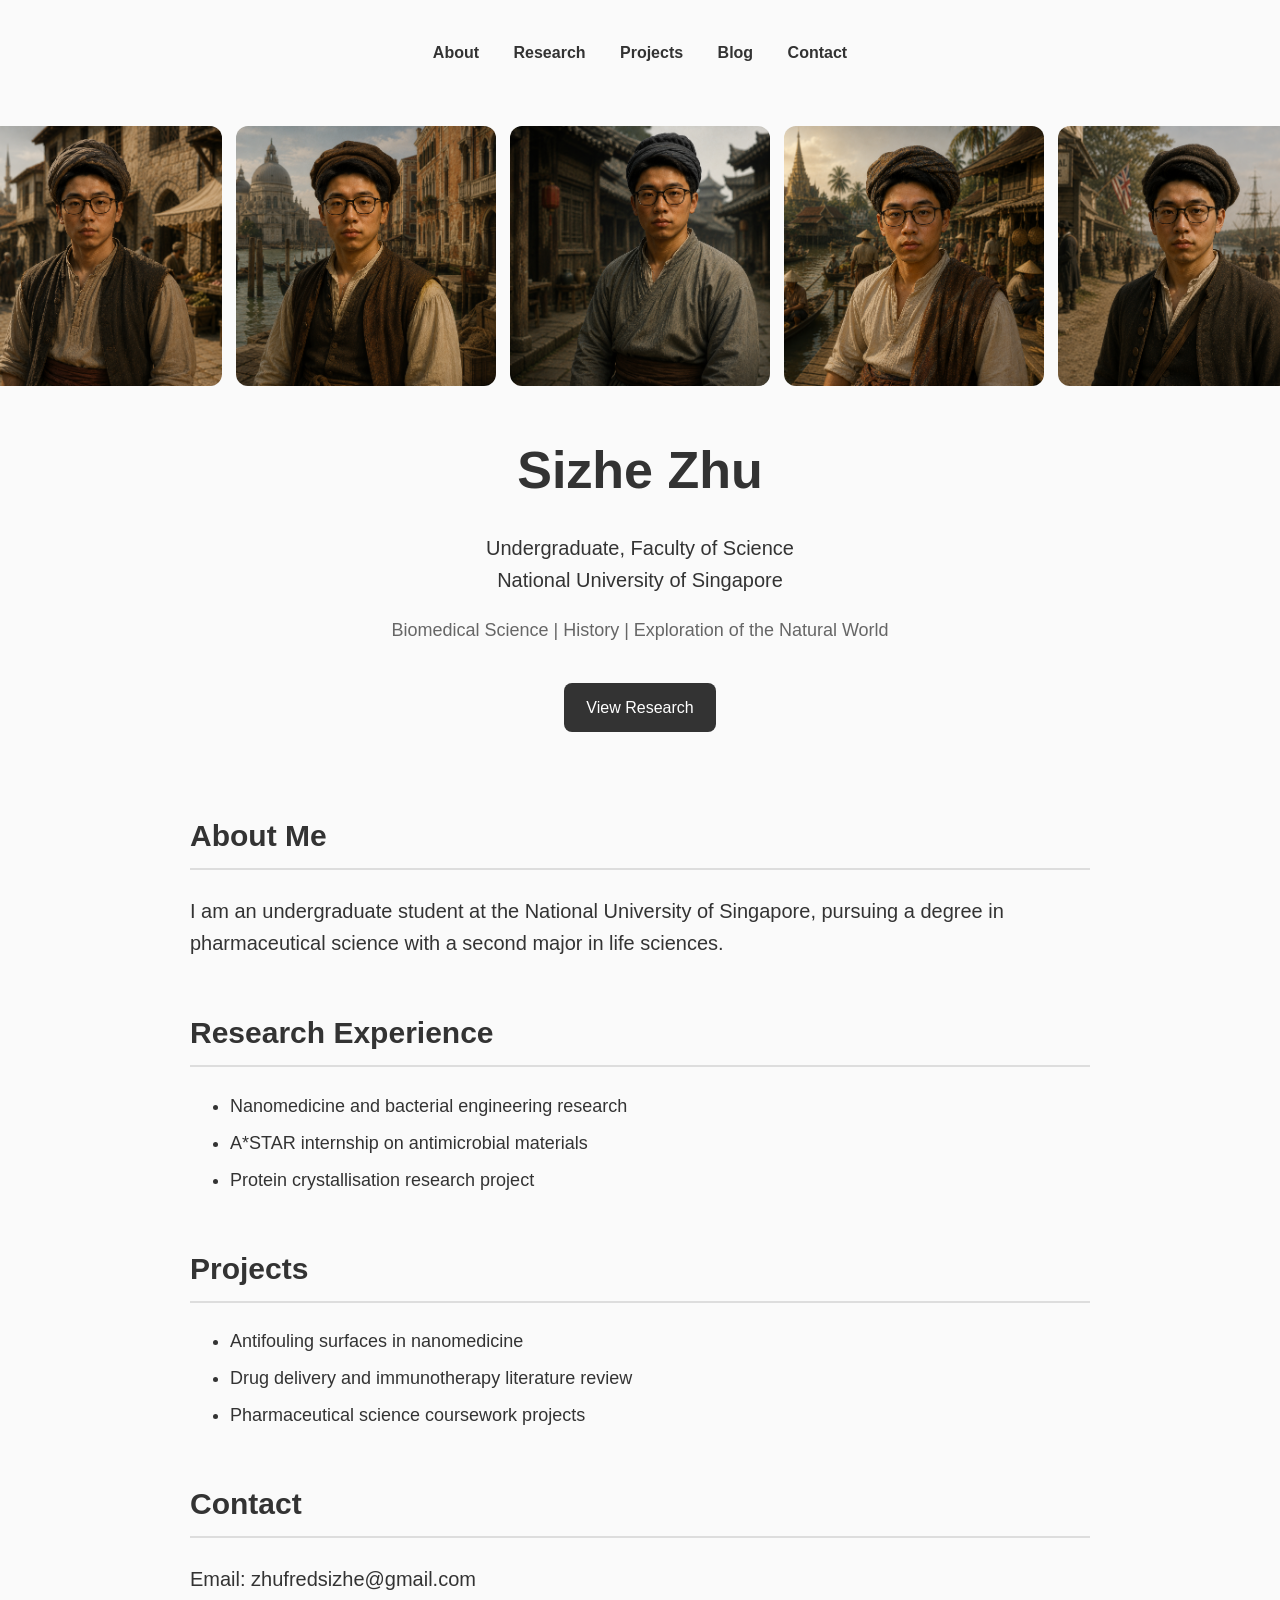
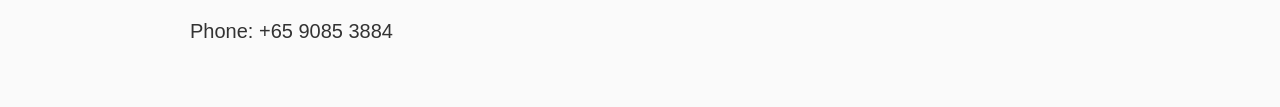
==== index.html @ 2378f130 "connected" ====
<!DOCTYPE html>

<html>

    <head>
        <title>Sizhe Zhu</title>

        <link rel="stylesheet" href="style.css">
    </head>

    <body>
        <nav>
            <a href="#about">About</a>
            <a href="#research">Research</a>
            <a href="#projects">Projects</a>
            <a href="blog.html">Blog</a>
            <a href="#contact">Contact</a>
        </nav>
       
        <section class="hero">

            <div class="image-ribbon">
                <img src="images/photo1.png">
                <img src="images/photo2.png">
                <img src="images/photo3.png">
                <img src="images/photo4.png">
                <img src="images/photo5.png">
            </div>

            <h1>Sizhe Zhu</h1>
            <p>
                Undergraduate, Faculty of Science<br>
                National University of Singapore
            </p>

            <p class="interests">
            Biomedical Science | History | Exploration of the Natural World
            </p>

             <a class="button" href="#research">View Research</a>

        </section>
        
        <section id="about">
            <h2>About Me</h2>
            <p>
                I am an undergraduate student at the National University of Singapore, pursuing a degree in pharmaceutical science with a second major in life sciences.
            </p>
        </section>

        <section id="research">
            <h2>Research Experience</h2>
            <ul>
                <li>Nanomedicine and bacterial engineering research</li>
                <li>A*STAR internship on antimicrobial materials</li>
                <li>Protein crystallisation research project</li>
            </ul>
        </section>
        
        <section id="projects">
            <h2>Projects</h2>
            <ul>
                <li>Antifouling surfaces in nanomedicine</li>
                <li>Drug delivery and immunotherapy literature review</li>
                <li>Pharmaceutical science coursework projects</li>
            </ul>
        </section>
        
        <section id="contact">
            <h2>Contact</h2>
            <p>Email: zhufredsizhe@gmail.com</p>
            <p>Phone: +65 9085 3884</p>
        </section>

    </body>

</html>
---- style.css ----
body {
    font-family: Arial, sans-serif;
    max-width: 900px;
    margin: 0 auto;
    padding: 40px 20px;
    line-height: 1.6;
    color: #333333;
    background-color: #fafafa;
}

nav {
    text-align: center;
    margin-bottom: 60px;
}

nav a {
    margin: 0 15px;
    text-decoration: none;
    color: #333333;
    font-weight: bold;
}

.hero {
    text-align: center;
    margin-bottom: 80px;
}

h1 {
    font-size: 52px;
    margin-bottom: 10px;
}



h2 {
    font-size: 30px;
    margin-top: 50px;
    border-bottom: 2px solid #dddddd;
    padding-bottom: 8px;
}

p {
    font-size: 20px;
}

.interests {
    color: #666666;
    font-size: 18px;
}

.button {
    display: inline-block;
    margin-top: 20px;
    padding: 12px 22px;
    background-color: #333333;
    color: white;
    text-decoration: none;
    border-radius: 8px;
}

li {
    font-size: 18px;
    margin-bottom: 8px;
}

.image-ribbon {
    display: flex;
    justify-content: center;
    gap: 14px;
    margin-bottom: 40px;
}

.image-ribbon img {
    width: 260px;
    height: 260px;
    object-fit: cover;
    border-radius: 12px;
}
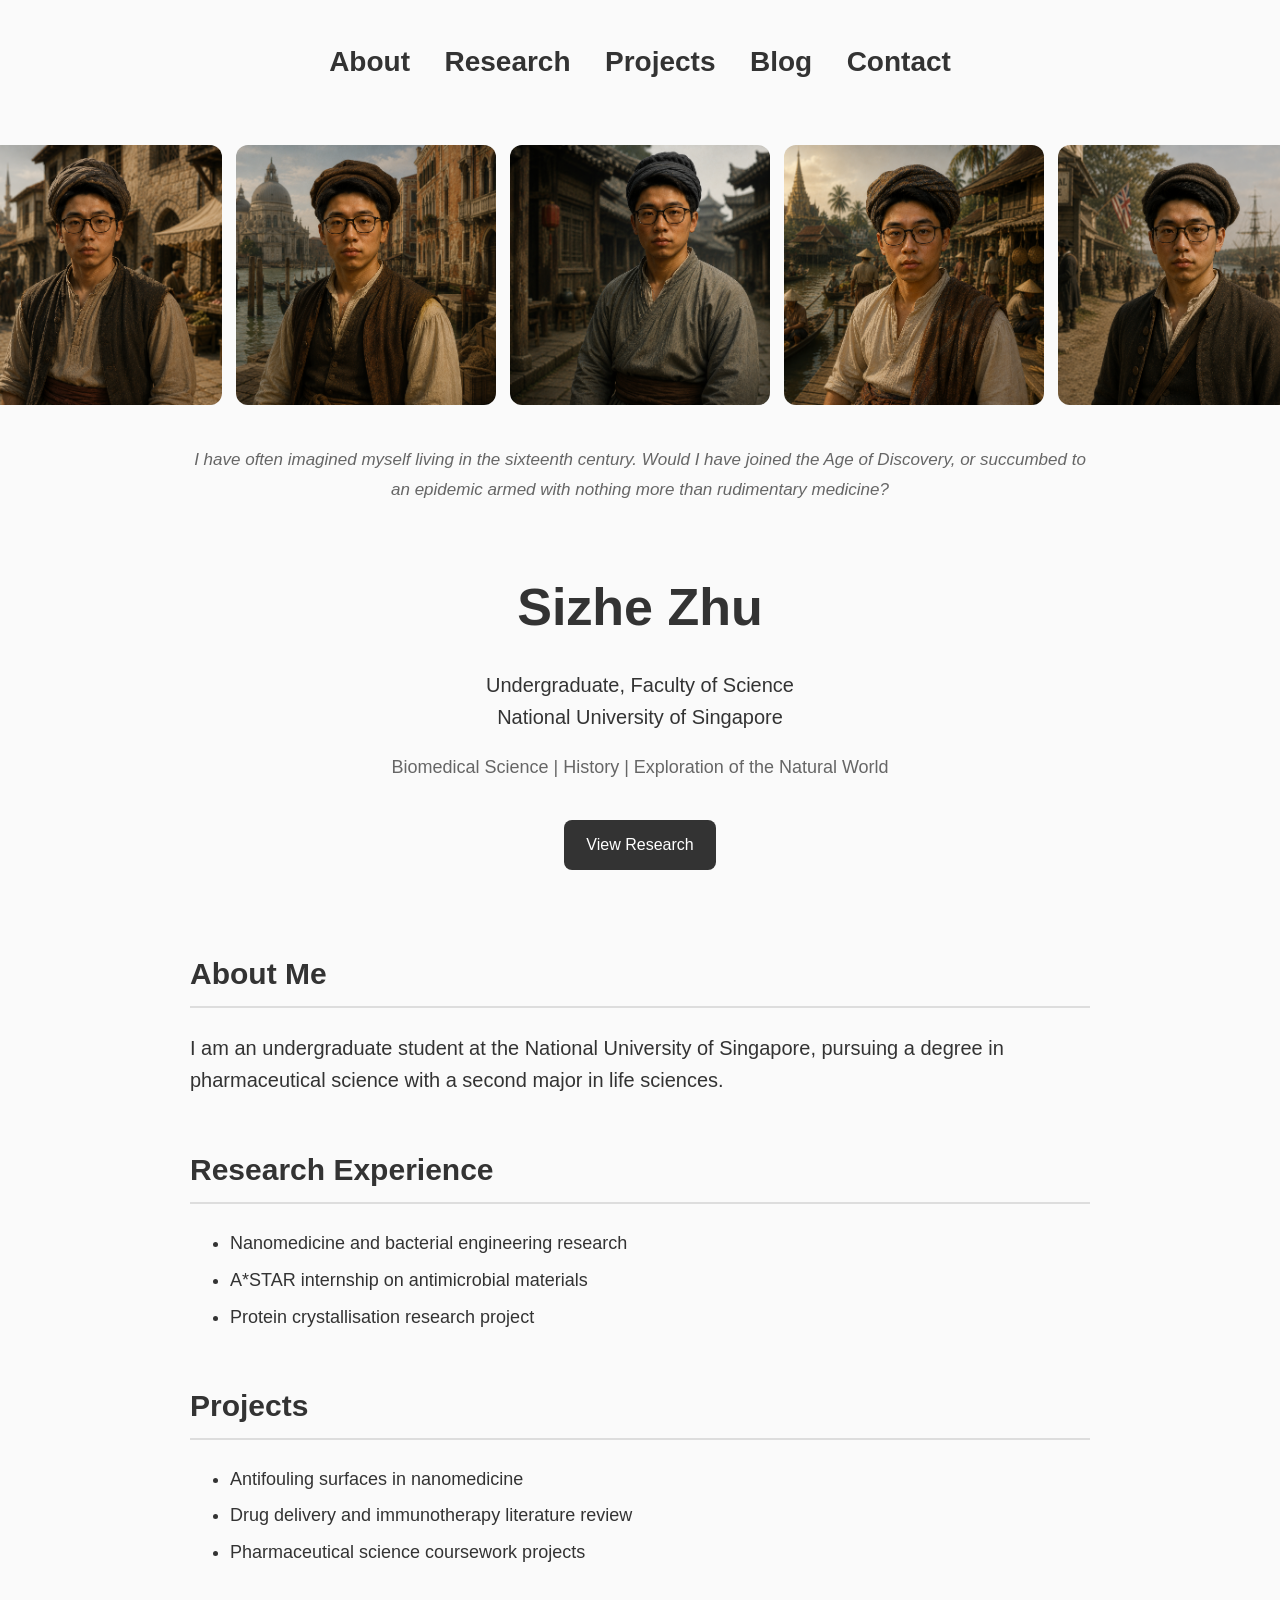
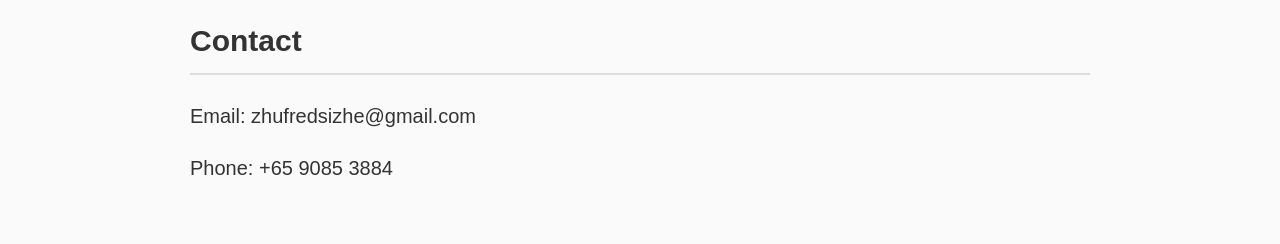
==== commit 4b7391a7: "Caption" ====
--- a/index.html
+++ b/index.html
@@ -25,6 +25,14 @@
                 <img src="images/photo3.png">
                 <img src="images/photo4.png">
                 <img src="images/photo5.png">
+            </div>
+
+            <div class="image-caption">
+                <em>
+                 I have often imagined myself living in the sixteenth century.
+                 Would I have joined the Age of Discovery,
+                 or succumbed to an epidemic armed with nothing more than rudimentary medicine?
+                </em>
             </div>
 
             <h1>Sizhe Zhu</h1>
--- a/style.css
+++ b/style.css
@@ -18,6 +18,7 @@
     text-decoration: none;
     color: #333333;
     font-weight: bold;
+    font-size: 28px;
 }
 
 .hero {
@@ -30,7 +31,15 @@
     margin-bottom: 10px;
 }
 
-
+.image-caption {
+    max-width: 900px;
+    margin: 20px auto 60px auto;
+    text-align: center;
+    font-size: 17px;
+    color: #666666;
+    line-height: 1.8;
+    font-style: italic;
+}
 
 h2 {
     font-size: 30px;
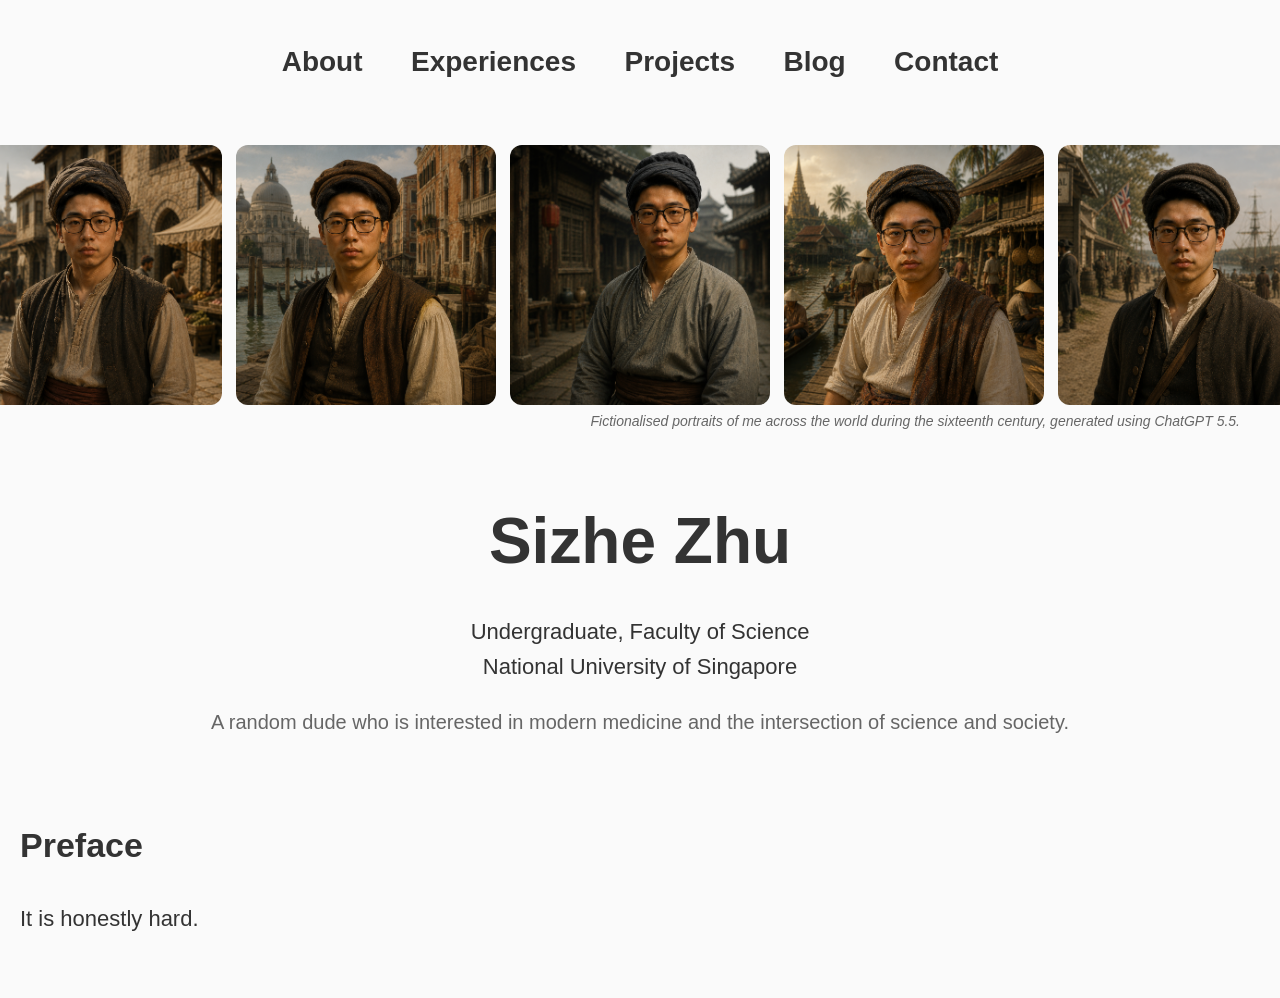
==== commit 20788ee5: "Version 2" ====
--- a/index.html
+++ b/index.html
@@ -10,11 +10,11 @@
 
     <body>
         <nav>
-            <a href="#about">About</a>
-            <a href="#research">Research</a>
-            <a href="#projects">Projects</a>
+            <a href="index.html#preface">About</a>
+            <a href="experiences.html">Experiences</a>
+            <a href="projects.html">Projects</a>
             <a href="blog.html">Blog</a>
-            <a href="#contact">Contact</a>
+            <a href="contact.html">Contact</a>
         </nav>
        
         <section class="hero">
@@ -29,9 +29,7 @@
 
             <div class="image-caption">
                 <em>
-                 I have often imagined myself living in the sixteenth century.
-                 Would I have joined the Age of Discovery,
-                 or succumbed to an epidemic armed with nothing more than rudimentary medicine?
+                 Fictionalised portraits of me across the world during the sixteenth century, generated using ChatGPT 5.5.
                 </em>
             </div>
 
@@ -42,44 +40,19 @@
             </p>
 
             <p class="interests">
-            Biomedical Science | History | Exploration of the Natural World
+            A random dude who is interested in modern medicine and the intersection of science and society.
             </p>
-
-             <a class="button" href="#research">View Research</a>
 
         </section>
         
-        <section id="about">
-            <h2>About Me</h2>
+        <section id="preface">
+            <h2>Preface</h2>
+
             <p>
-                I am an undergraduate student at the National University of Singapore, pursuing a degree in pharmaceutical science with a second major in life sciences.
+                It is honestly hard.
             </p>
         </section>
-
-        <section id="research">
-            <h2>Research Experience</h2>
-            <ul>
-                <li>Nanomedicine and bacterial engineering research</li>
-                <li>A*STAR internship on antimicrobial materials</li>
-                <li>Protein crystallisation research project</li>
-            </ul>
-        </section>
-        
-        <section id="projects">
-            <h2>Projects</h2>
-            <ul>
-                <li>Antifouling surfaces in nanomedicine</li>
-                <li>Drug delivery and immunotherapy literature review</li>
-                <li>Pharmaceutical science coursework projects</li>
-            </ul>
-        </section>
-        
-        <section id="contact">
-            <h2>Contact</h2>
-            <p>Email: zhufredsizhe@gmail.com</p>
-            <p>Phone: +65 9085 3884</p>
-        </section>
-
+    
     </body>
-
-</html>+    
+</html>
--- a/style.css
+++ b/style.css
@@ -1,6 +1,6 @@
 body {
     font-family: Arial, sans-serif;
-    max-width: 900px;
+    max-width: 1600px;
     margin: 0 auto;
     padding: 40px 20px;
     line-height: 1.6;
@@ -14,11 +14,15 @@
 }
 
 nav a {
-    margin: 0 15px;
+    margin: 0 22px;
     text-decoration: none;
     color: #333333;
     font-weight: bold;
     font-size: 28px;
+}
+
+nav a:hover {
+    color: #666666;
 }
 
 .hero {
@@ -26,57 +30,11 @@
     margin-bottom: 80px;
 }
 
-h1 {
-    font-size: 52px;
-    margin-bottom: 10px;
-}
-
-.image-caption {
-    max-width: 900px;
-    margin: 20px auto 60px auto;
-    text-align: center;
-    font-size: 17px;
-    color: #666666;
-    line-height: 1.8;
-    font-style: italic;
-}
-
-h2 {
-    font-size: 30px;
-    margin-top: 50px;
-    border-bottom: 2px solid #dddddd;
-    padding-bottom: 8px;
-}
-
-p {
-    font-size: 20px;
-}
-
-.interests {
-    color: #666666;
-    font-size: 18px;
-}
-
-.button {
-    display: inline-block;
-    margin-top: 20px;
-    padding: 12px 22px;
-    background-color: #333333;
-    color: white;
-    text-decoration: none;
-    border-radius: 8px;
-}
-
-li {
-    font-size: 18px;
-    margin-bottom: 8px;
-}
-
 .image-ribbon {
     display: flex;
     justify-content: center;
     gap: 14px;
-    margin-bottom: 40px;
+    margin-bottom: 8px;
 }
 
 .image-ribbon img {
@@ -84,4 +42,84 @@
     height: 260px;
     object-fit: cover;
     border-radius: 12px;
+}
+
+.image-caption {
+    max-width: 1200px;
+    margin: 5px auto 60px auto;
+    text-align: right;
+    font-size: 14px;
+    color: #666666;
+    line-height: 1.2;
+    font-style: italic;
+}
+
+h1 {
+    font-size: 64px;
+    margin-bottom: 10px;
+}
+
+h2 {
+    font-size: 34px;
+    margin-top: 50px;
+}
+
+p {
+    font-size: 22px;
+}
+
+.interests {
+    color: #666666;
+    font-size: 20px;
+}
+
+ul {
+    font-size: 20px;
+}
+
+.date {
+    color: #777777;
+    font-size: 16px;
+}
+
+main {
+    max-width: 900px;
+    margin: 0 auto;
+}
+
+.page-intro {
+    color: #666666;
+    font-size: 20px;
+    margin-bottom: 50px;
+}
+
+.blog-list {
+    margin-top: 30px;
+}
+
+.blog-preview {
+    padding: 25px 0;
+    border-bottom: 1px solid #dddddd;
+}
+
+.blog-preview h2 {
+    margin-top: 0;
+}
+
+.blog-preview a {
+    color: #333333;
+    text-decoration: none;
+}
+
+.blog-preview a:hover {
+    color: #666666;
+}
+
+.read-more {
+    font-weight: bold;
+}
+
+.date {
+    color: #777777;
+    font-size: 16px;
 }
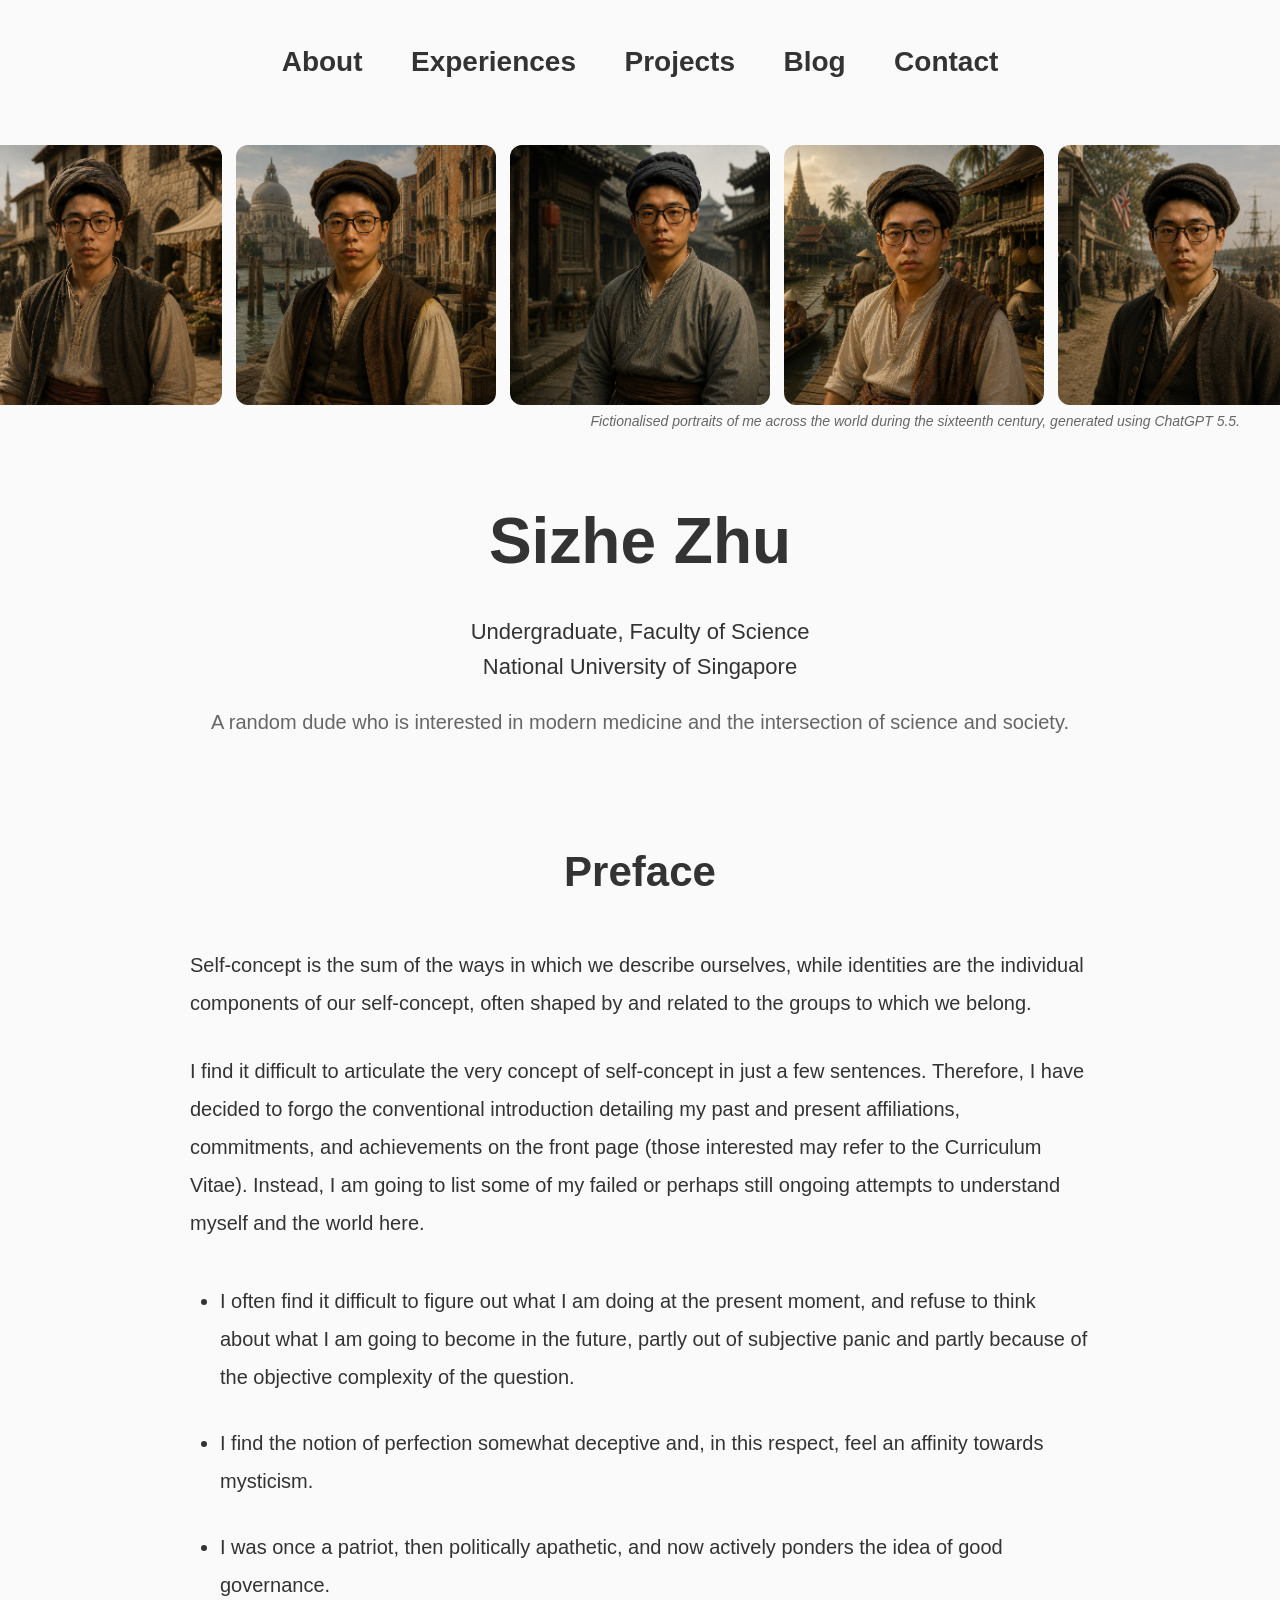
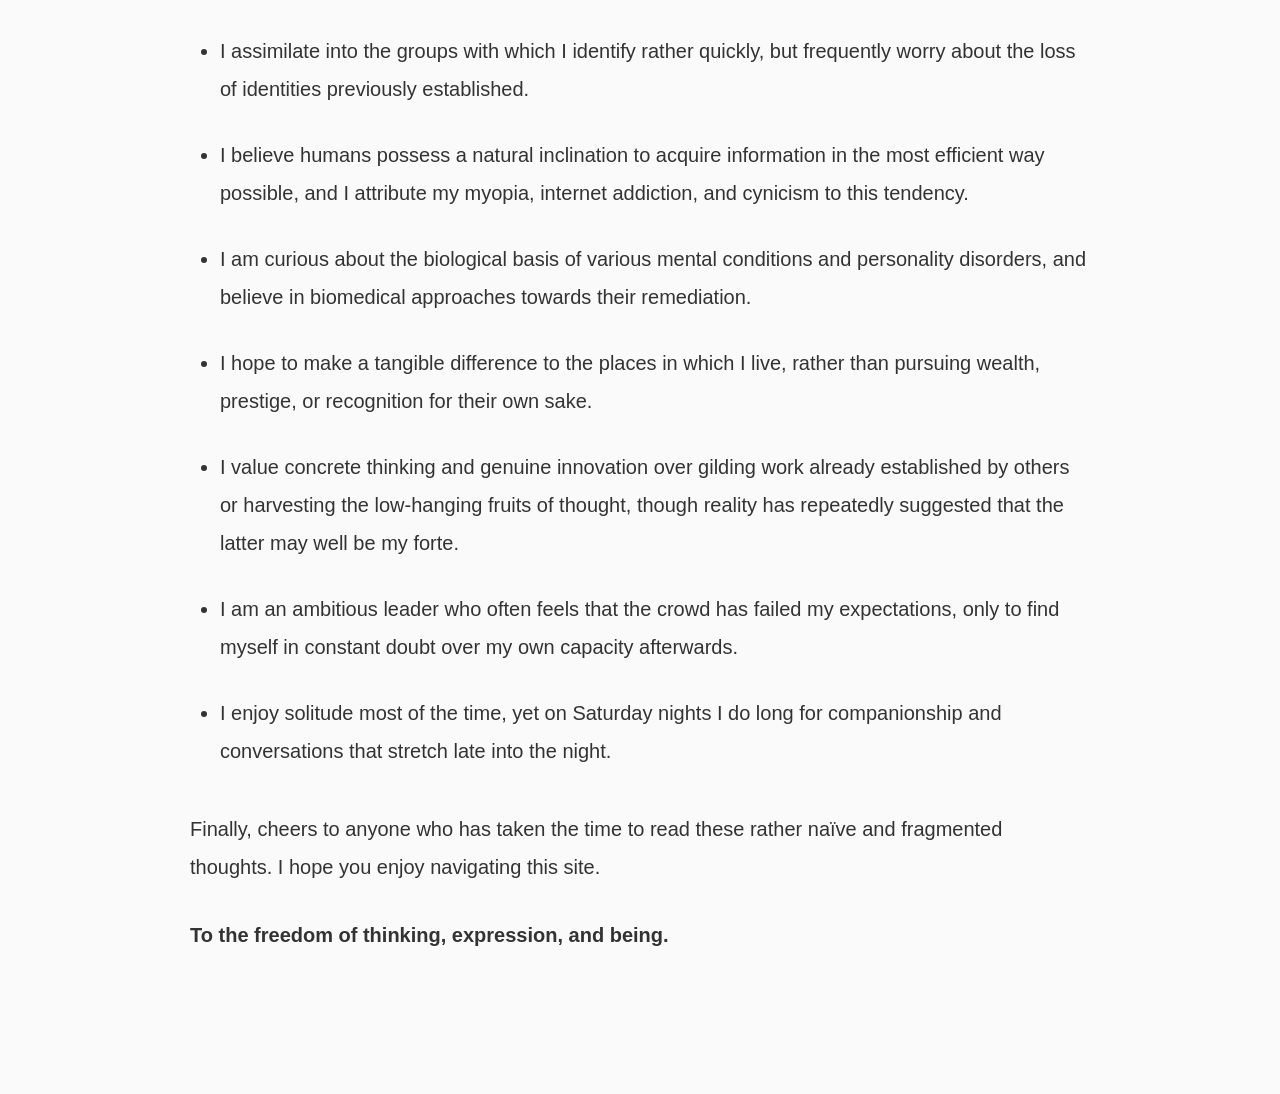
==== commit 3de839d6: "Version 1.1." ====
--- a/index.html
+++ b/index.html
@@ -46,13 +46,71 @@
         </section>
         
         <section id="preface">
-            <h2>Preface</h2>
 
-            <p>
-                It is honestly hard.
-            </p>
-        </section>
+    <h2>Preface</h2>
+
+    <p>
+        Self-concept is the sum of the ways in which we describe ourselves, while identities are the individual components of our self-concept, often shaped by and related to the groups to which we belong.
+    </p>
+
+    <p>
+        I find it difficult to articulate the very concept of self-concept in just a few sentences. Therefore, I have decided to forgo the conventional introduction detailing my past and present affiliations, commitments, and achievements on the front page (those interested may refer to the Curriculum Vitae). Instead, I am going to list some of my failed or perhaps still ongoing attempts to understand myself and the world here.
+    </p>
+
+    <ul class="preface-list">
+
+        <li>
+            I often find it difficult to figure out what I am doing at the present moment, and refuse to think about what I am going to become in the future, partly out of subjective panic and partly because of the objective complexity of the question.
+        </li>
+
+        <li>
+            I find the notion of perfection somewhat deceptive and, in this respect, feel an affinity towards mysticism.
+        </li>
+
+        <li>
+            I was once a patriot, then politically apathetic, and now actively ponders the idea of good governance.
+        </li>
+
+        <li>
+            I assimilate into the groups with which I identify rather quickly, but frequently worry about the loss of identities previously established.
+        </li>
+
+        <li>
+            I believe humans possess a natural inclination to acquire information in the most efficient way possible, and I attribute my myopia, internet addiction, and cynicism to this tendency.
+        </li>
+
+        <li>
+            I am curious about the biological basis of various mental conditions and personality disorders, and believe in biomedical approaches towards their remediation.
+        </li>
+
+        <li>
+            I hope to make a tangible difference to the places in which I live, rather than pursuing wealth, prestige, or recognition for their own sake.
+        </li>
+
+        <li>
+            I value concrete thinking and genuine innovation over gilding work already established by others or harvesting the low-hanging fruits of thought, though reality has repeatedly suggested that the latter may well be my forte.
+        </li>
+
+        <li>
+            I am an ambitious leader who often feels that the crowd has failed my expectations, only to find myself in constant doubt over my own capacity afterwards.
+        </li>
+
+        <li>
+            I enjoy solitude most of the time, yet on Saturday nights I do long for companionship and conversations that stretch late into the night.
+        </li>
+
+    </ul>
+
+    <p>
+        Finally, cheers to anyone who has taken the time to read these rather naïve and fragmented thoughts. I hope you enjoy navigating this site.
+    </p>
+
+    <p>
+        <strong>To the freedom of thinking, expression, and being.</strong>
+    </p>
+
+</section>
     
     </body>
-    
+
 </html>
--- a/style.css
+++ b/style.css
@@ -122,4 +122,50 @@
 .date {
     color: #777777;
     font-size: 16px;
+}
+
+#preface {
+
+    max-width: 900px;
+
+    margin: 100px auto;
+
+}
+
+#preface h2 {
+
+    text-align: center;
+
+    font-size: 42px;
+
+    margin-bottom: 40px;
+
+}
+
+#preface p {
+
+    font-size: 20px;
+
+    line-height: 1.9;
+
+    margin-bottom: 30px;
+
+}
+
+.preface-list {
+
+    margin: 40px 0;
+
+    padding-left: 30px;
+
+}
+
+.preface-list li {
+
+    margin-bottom: 28px;
+
+    line-height: 1.9;
+
+    font-size: 20px;
+
 }
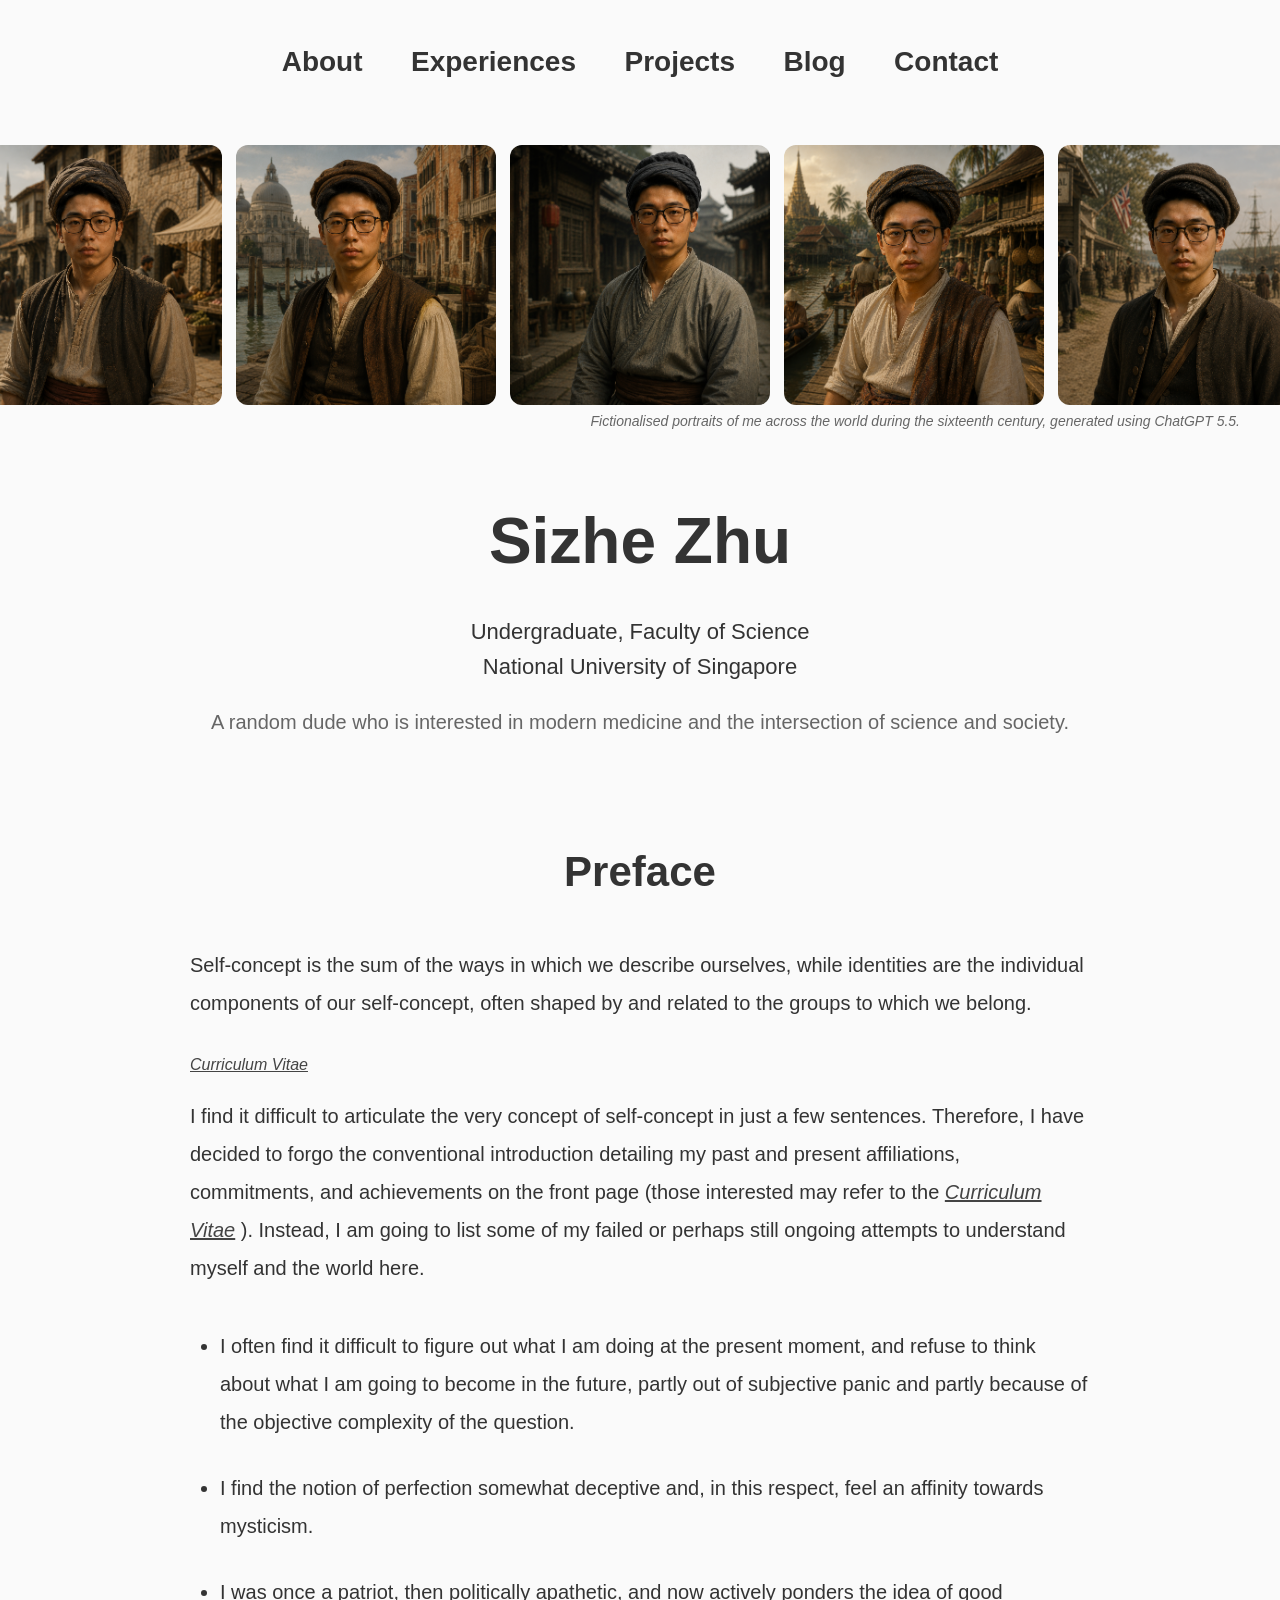
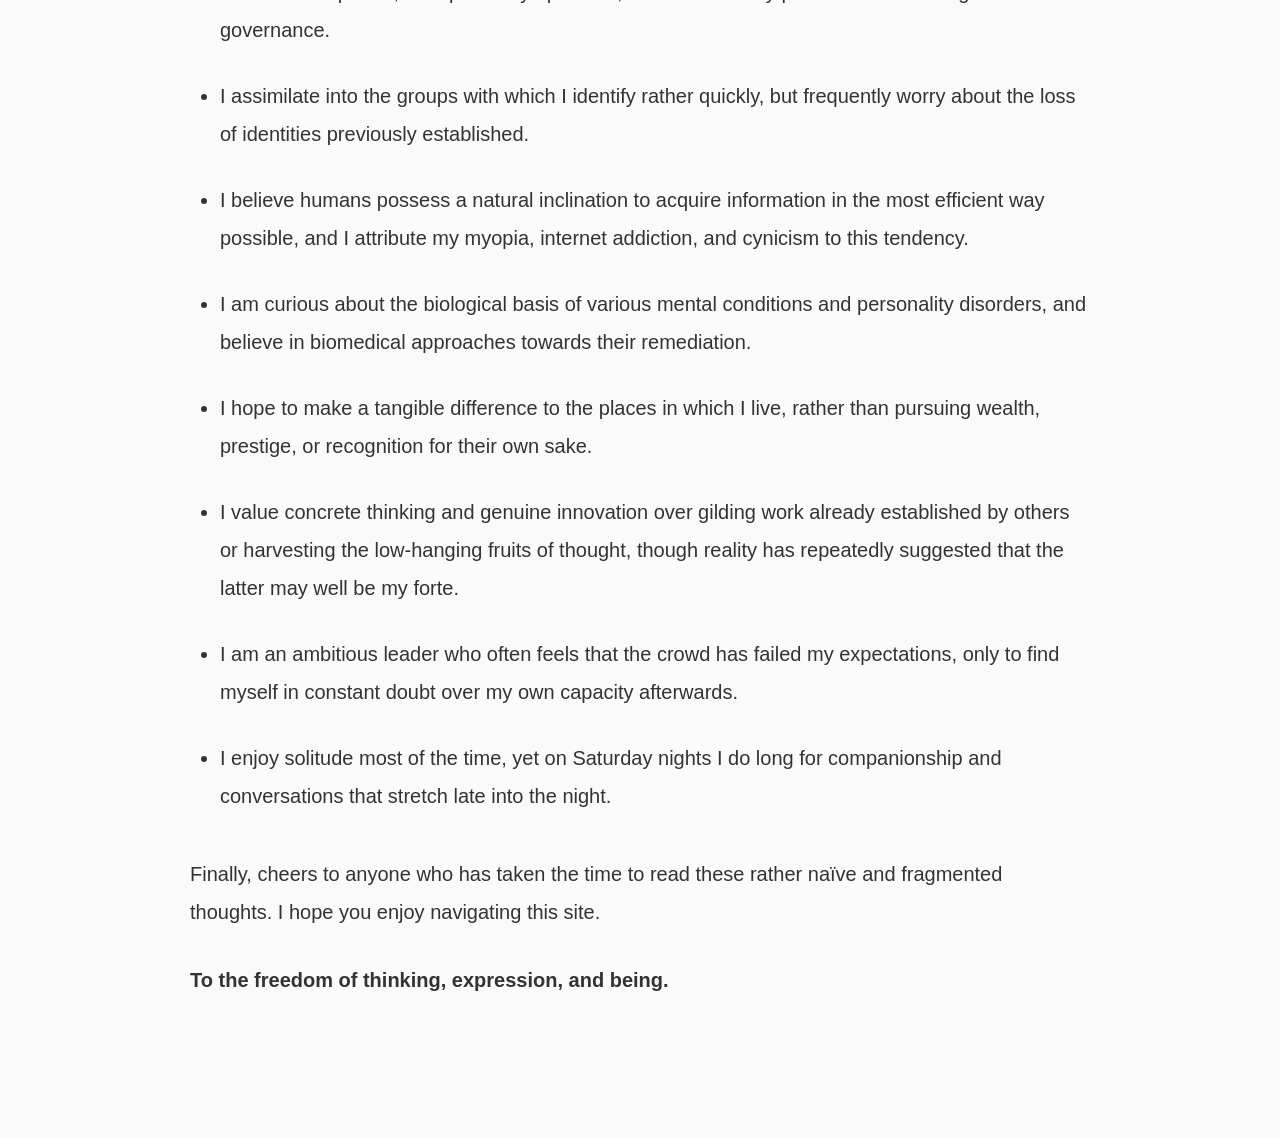
==== commit ad4e1177: "Updated CV" ====
--- a/index.html
+++ b/index.html
@@ -53,8 +53,14 @@
         Self-concept is the sum of the ways in which we describe ourselves, while identities are the individual components of our self-concept, often shaped by and related to the groups to which we belong.
     </p>
 
+    <a class="cv-inline" href="documents/Sizhe_Zhu_CV.pdf" target="_blank">
+    Curriculum Vitae
+    </a>
+
     <p>
-        I find it difficult to articulate the very concept of self-concept in just a few sentences. Therefore, I have decided to forgo the conventional introduction detailing my past and present affiliations, commitments, and achievements on the front page (those interested may refer to the Curriculum Vitae). Instead, I am going to list some of my failed or perhaps still ongoing attempts to understand myself and the world here.
+        I find it difficult to articulate the very concept of self-concept in just a few sentences. Therefore, I have decided to forgo the conventional introduction detailing my past and present affiliations, commitments, and achievements on the front page (those interested may refer to the
+        <a class="cv-inline" href="documents/Sizhe_Zhu_CV.pdf" target="_blank">Curriculum Vitae</a>
+        ). Instead, I am going to list some of my failed or perhaps still ongoing attempts to understand myself and the world here.
     </p>
 
     <ul class="preface-list">
--- a/style.css
+++ b/style.css
@@ -54,6 +54,12 @@
     font-style: italic;
 }
 
+.cv-inline {
+    color: #444;
+    font-style: italic;
+    text-decoration: underline;
+}
+
 h1 {
     font-size: 64px;
     margin-bottom: 10px;
@@ -75,6 +81,8 @@
 
 ul {
     font-size: 20px;
+    line-height: 1.7;
+    margin-bottom: 24px;
 }
 
 .date {
@@ -168,4 +176,22 @@
 
     font-size: 20px;
 
+}
+
+.cv-link {
+    margin: 30px 0 50px;
+    font-size: 22px;
+}
+
+.cv-link a {
+    color: #333;
+    text-decoration: none;
+    font-weight: 600;
+    border-bottom: 2px solid #333;
+    transition: 0.2s;
+}
+
+.cv-link a:hover {
+    color: #666;
+    border-color: #666;
 }
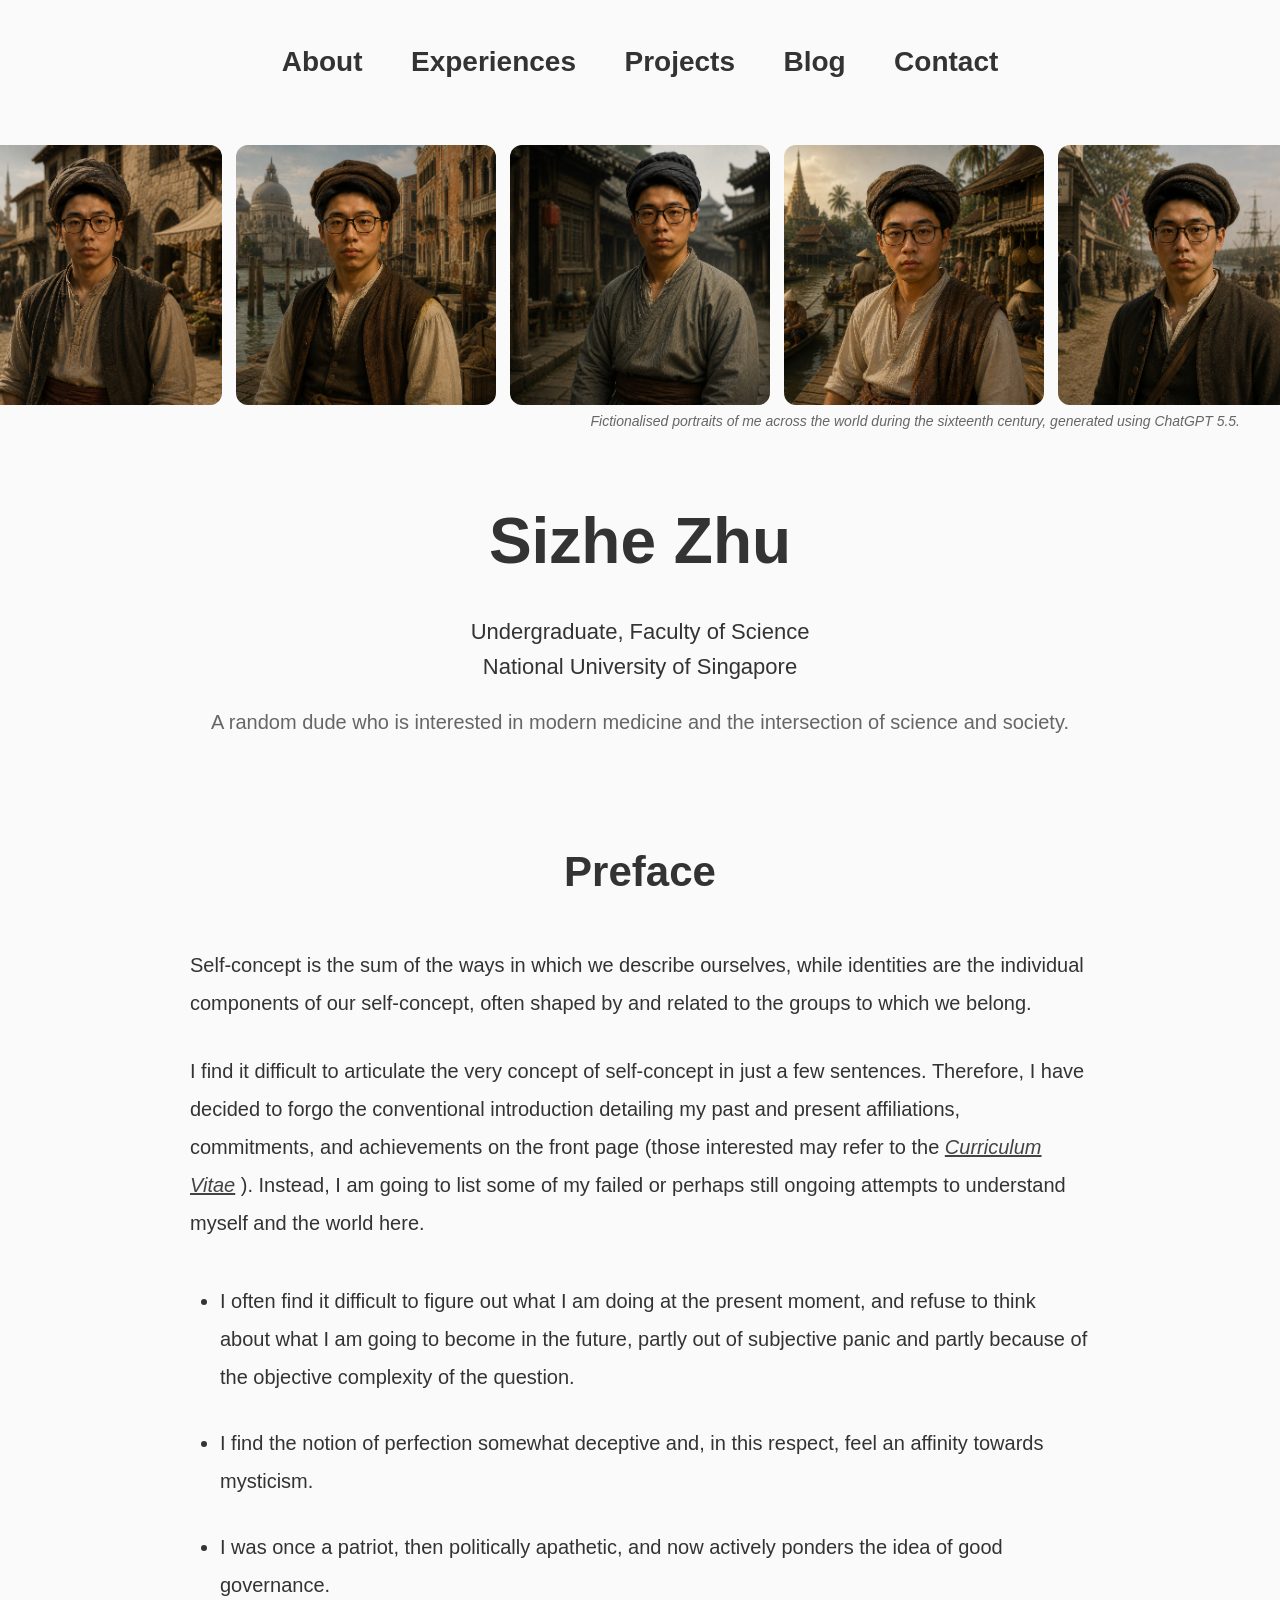
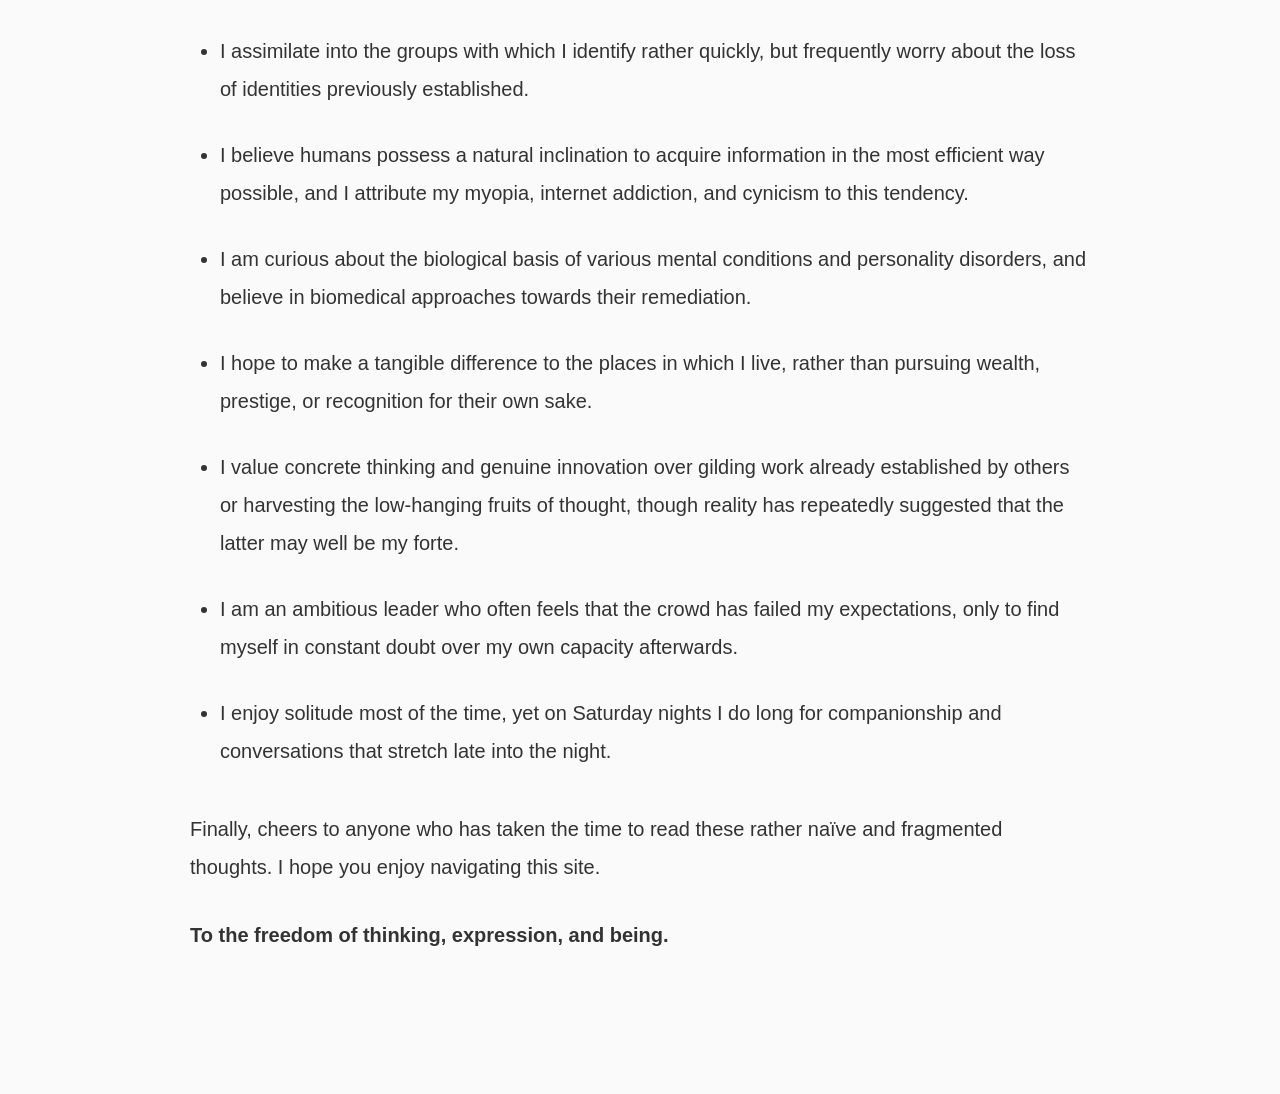
==== commit cd62588b: "1" ====
--- a/index.html
+++ b/index.html
@@ -52,10 +52,6 @@
     <p>
         Self-concept is the sum of the ways in which we describe ourselves, while identities are the individual components of our self-concept, often shaped by and related to the groups to which we belong.
     </p>
-
-    <a class="cv-inline" href="documents/Sizhe_Zhu_CV.pdf" target="_blank">
-    Curriculum Vitae
-    </a>
 
     <p>
         I find it difficult to articulate the very concept of self-concept in just a few sentences. Therefore, I have decided to forgo the conventional introduction detailing my past and present affiliations, commitments, and achievements on the front page (those interested may refer to the
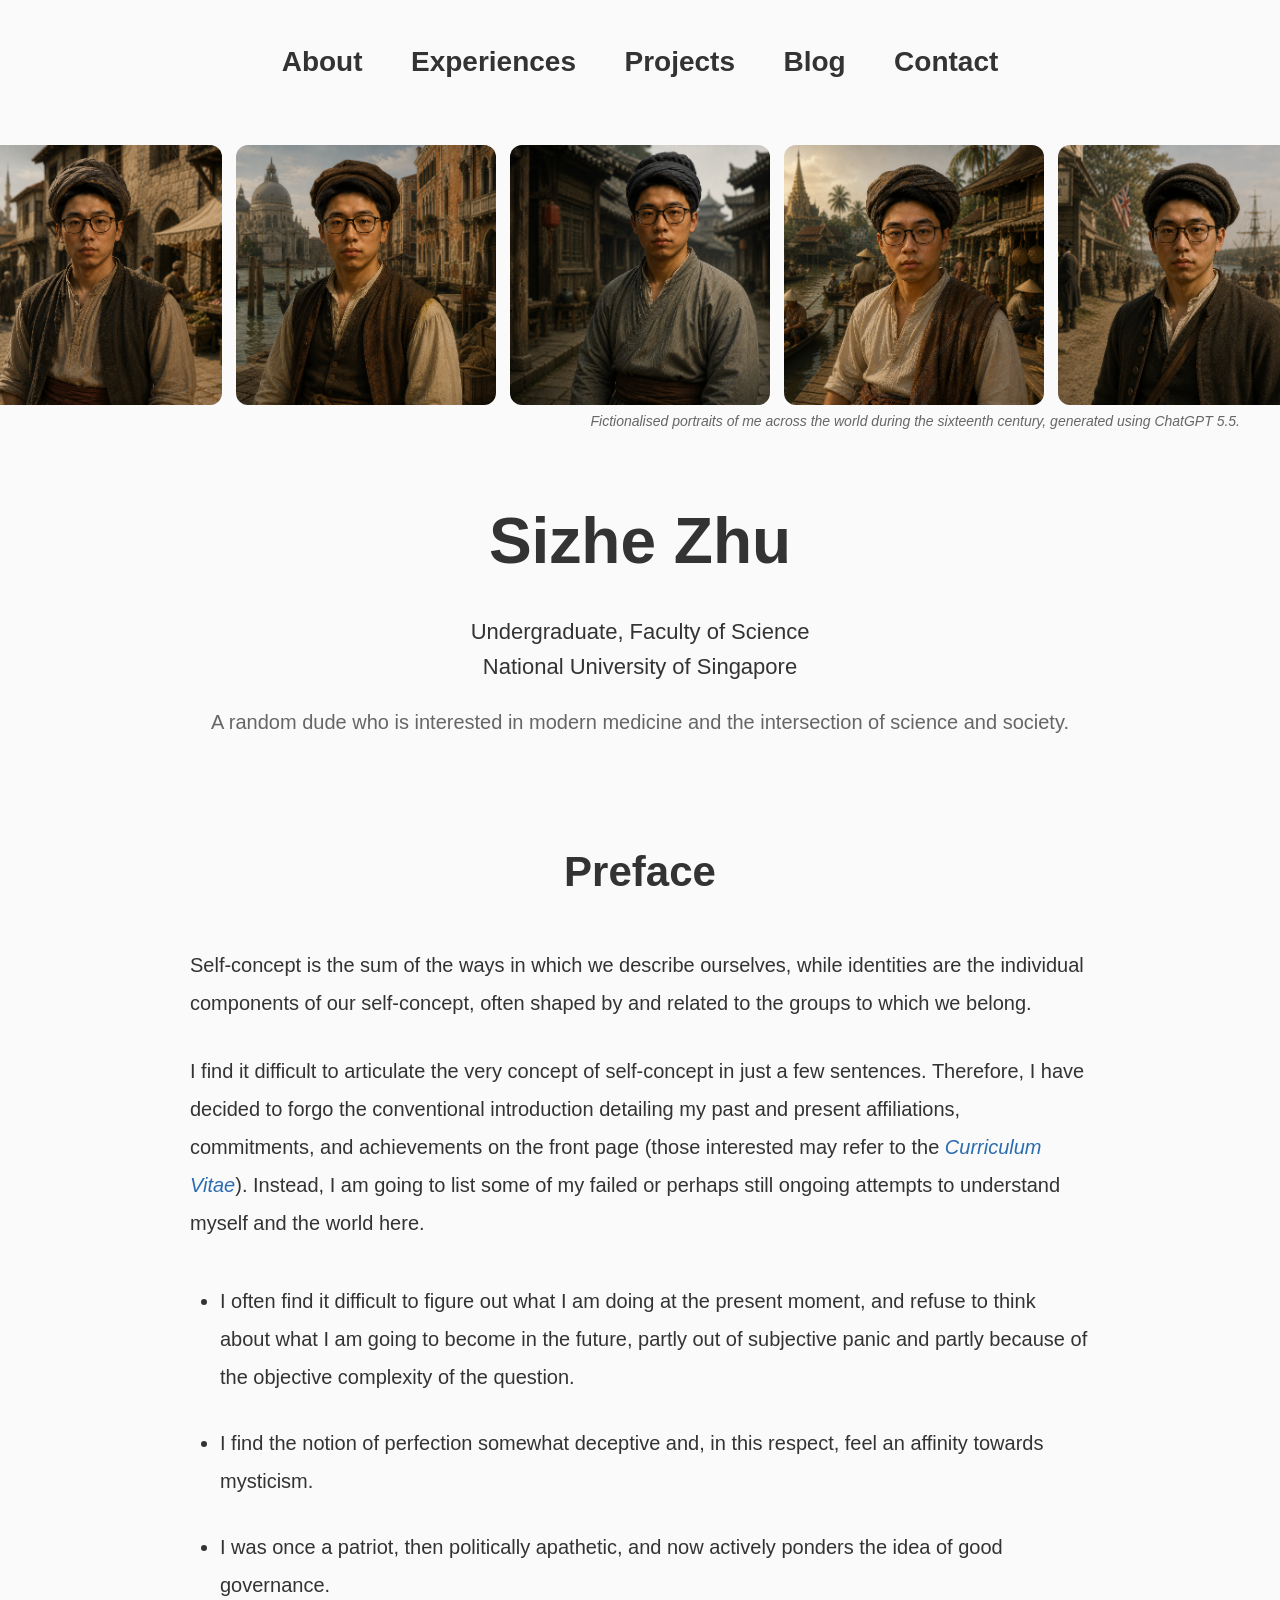
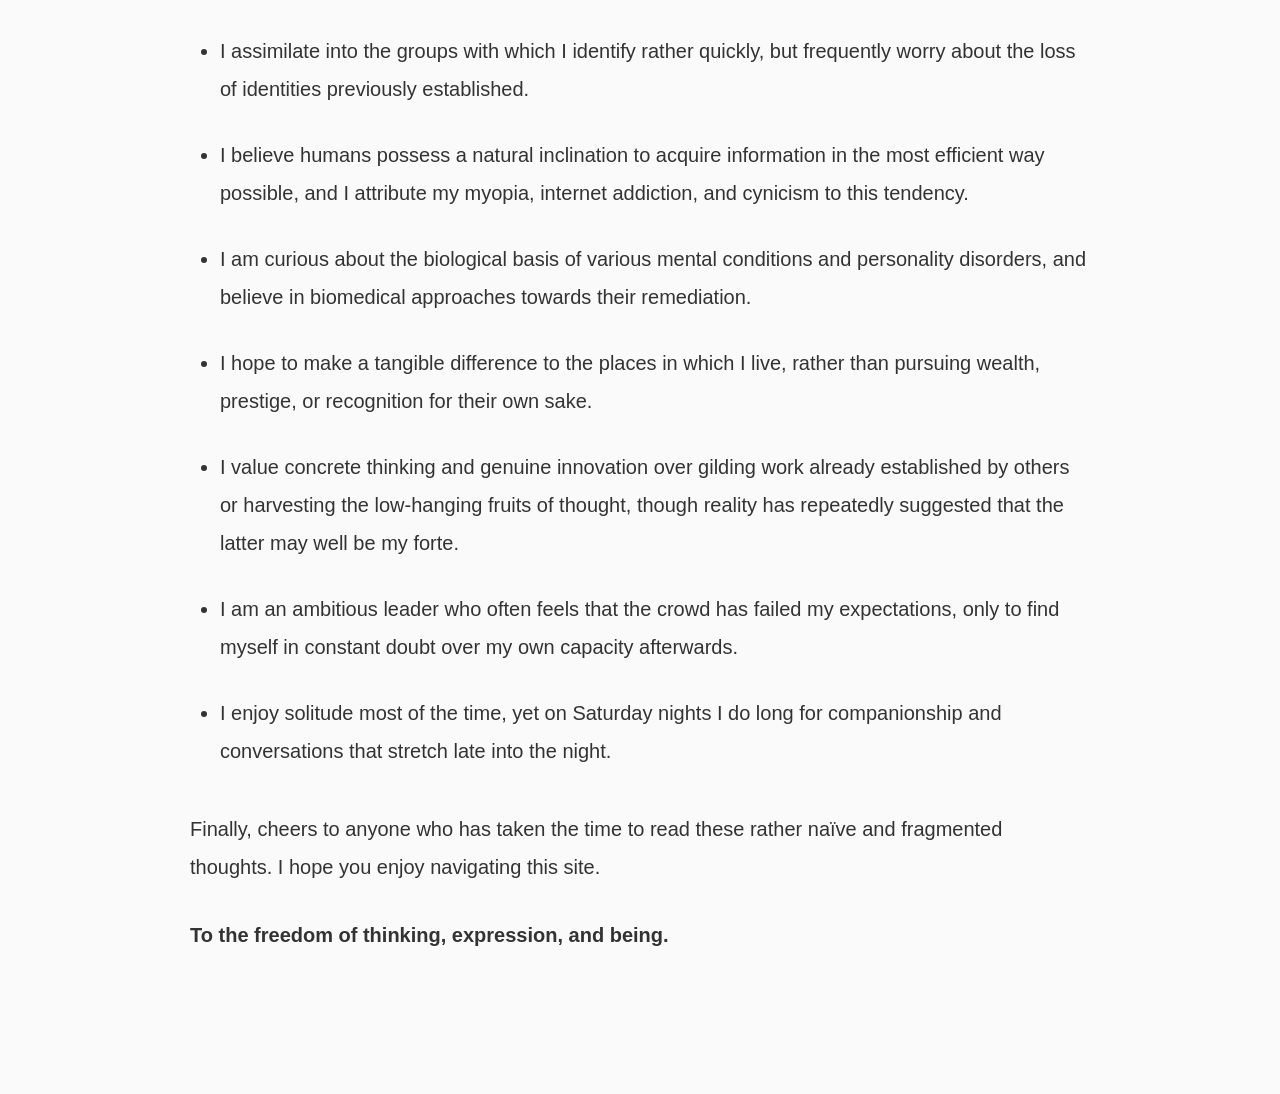
==== commit eb4b5af3: "Update index.html" ====
--- a/index.html
+++ b/index.html
@@ -55,8 +55,7 @@
 
     <p>
         I find it difficult to articulate the very concept of self-concept in just a few sentences. Therefore, I have decided to forgo the conventional introduction detailing my past and present affiliations, commitments, and achievements on the front page (those interested may refer to the
-        <a class="cv-inline" href="documents/Sizhe_Zhu_CV.pdf" target="_blank">Curriculum Vitae</a>
-        ). Instead, I am going to list some of my failed or perhaps still ongoing attempts to understand myself and the world here.
+        <a class="cv-inline" href="documents/Sizhe_Zhu_CV.pdf" target="_blank">Curriculum Vitae</a>). Instead, I am going to list some of my failed or perhaps still ongoing attempts to understand myself and the world here.
     </p>
 
     <ul class="preface-list">
--- a/style.css
+++ b/style.css
@@ -55,9 +55,14 @@
 }
 
 .cv-inline {
-    color: #444;
+    color: #2b6cb0;      /* blue */
+    text-decoration: none; /* remove underline */
     font-style: italic;
-    text-decoration: underline;
+}
+
+.cv-inline:hover {
+    color: #1d4f91;      /* darker blue on hover */
+    text-decoration: underline; /* optional */
 }
 
 h1 {
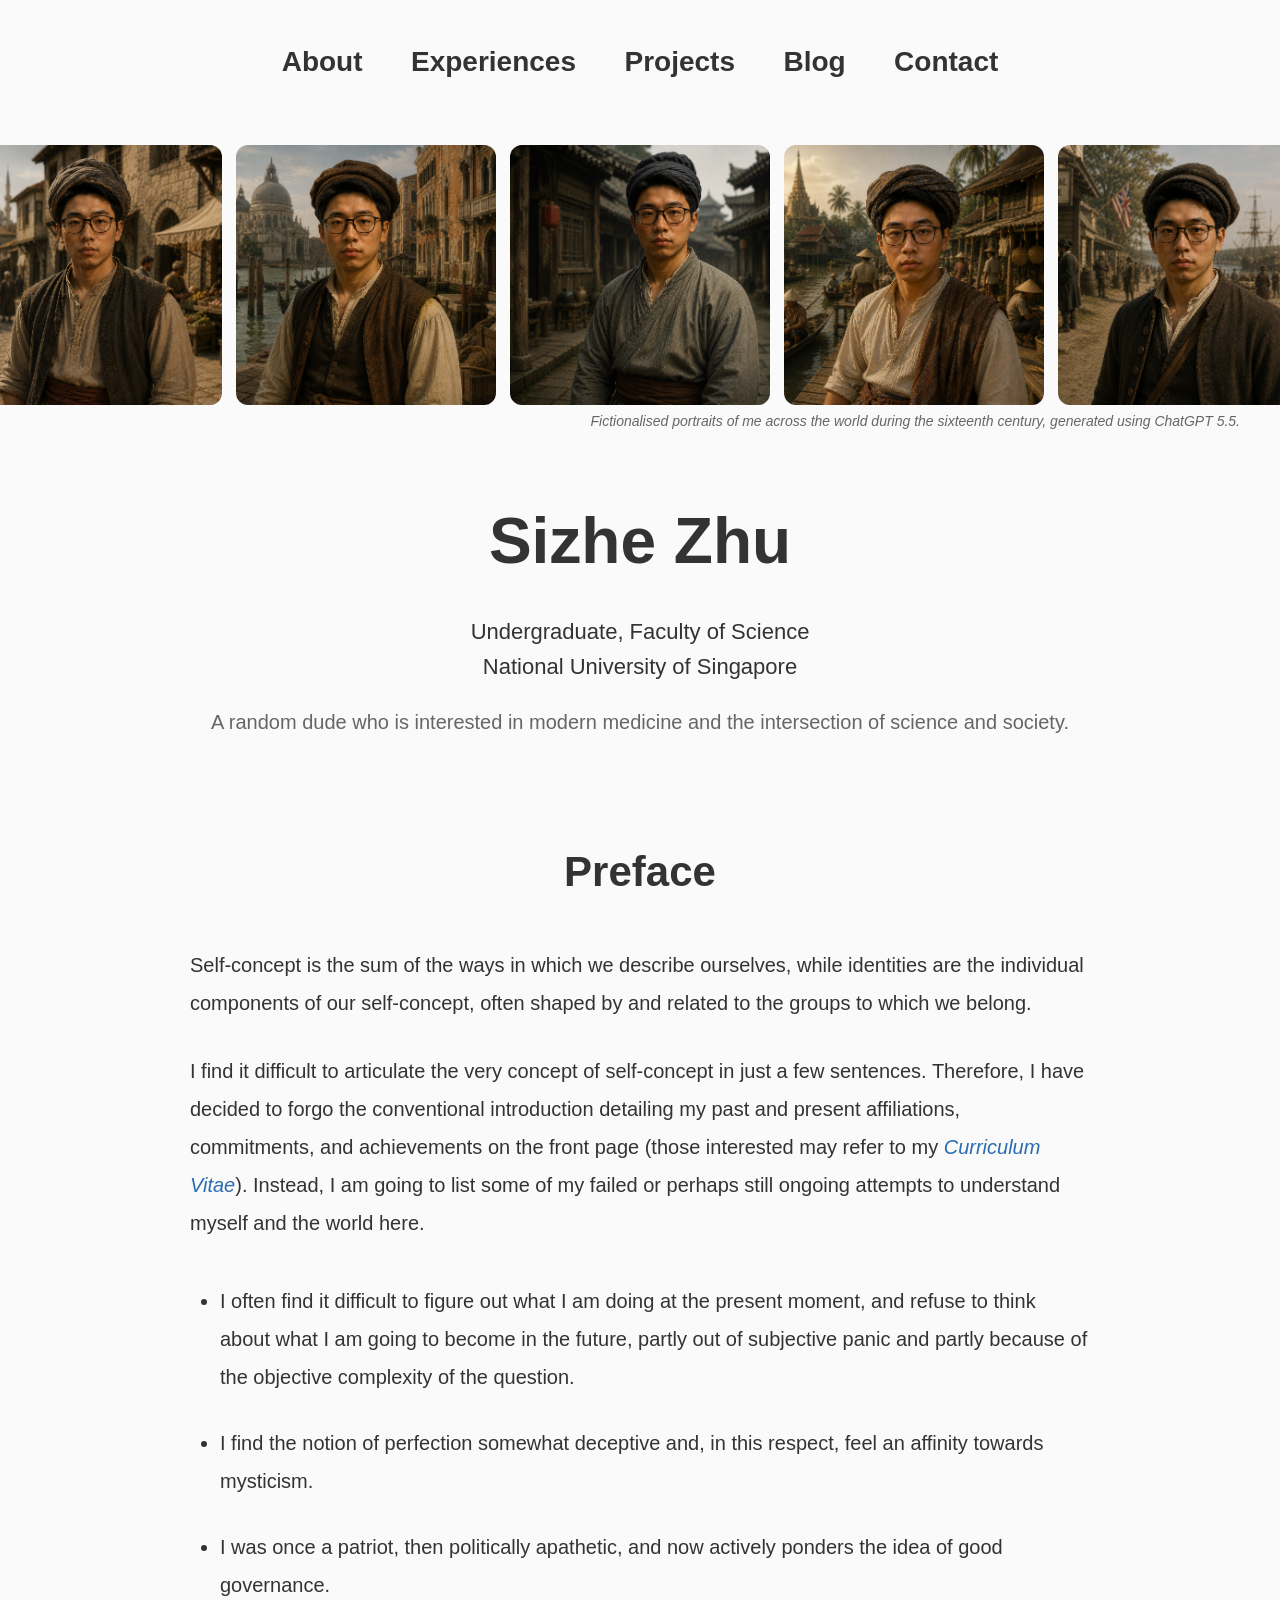
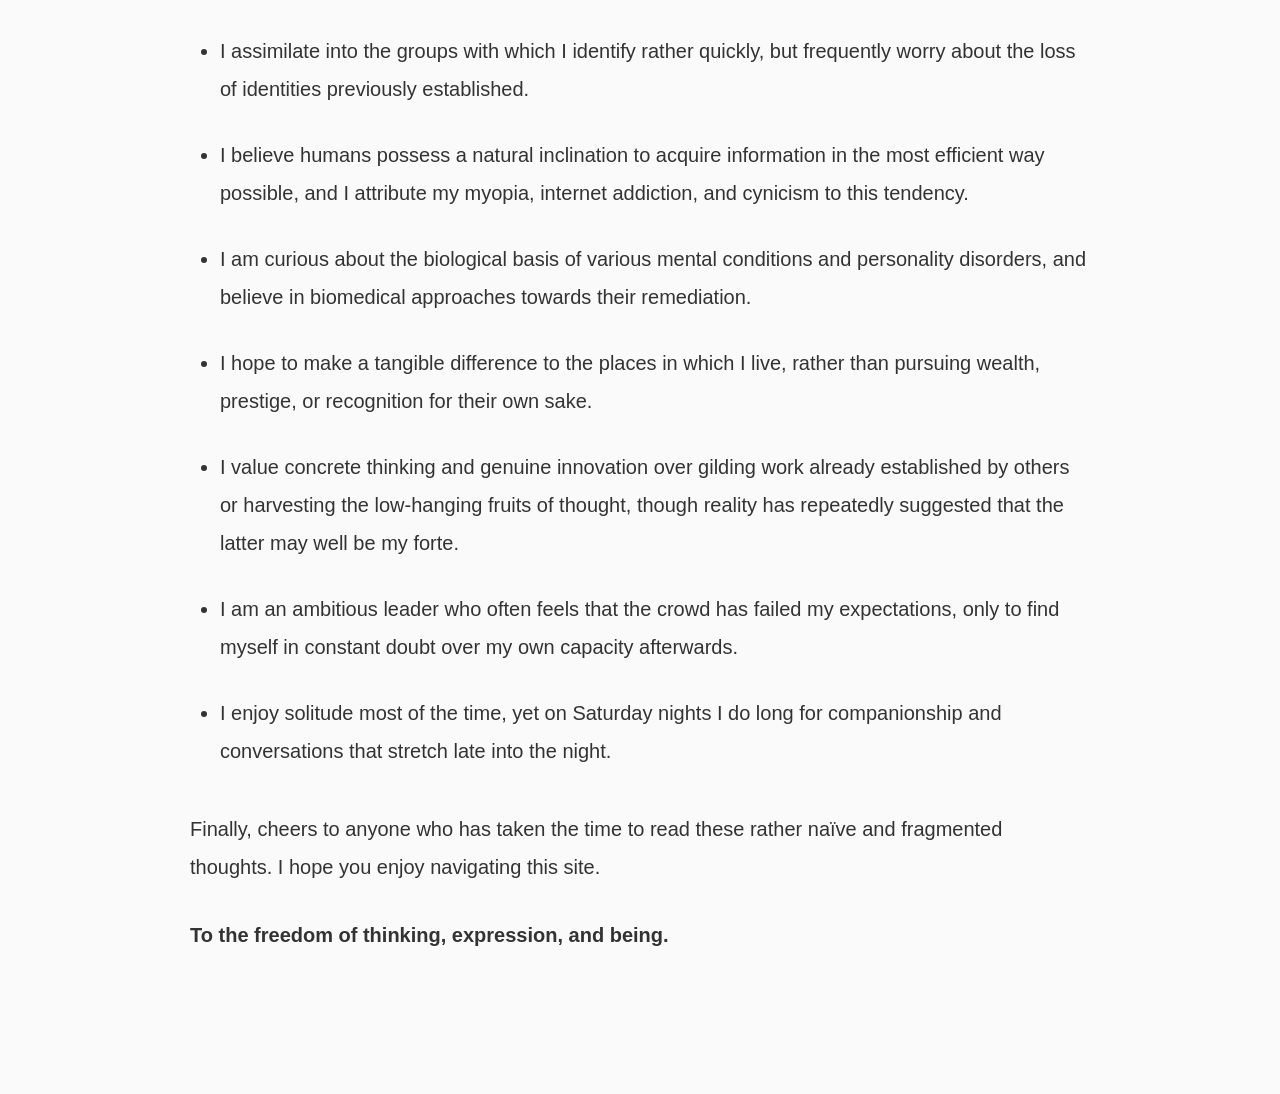
==== commit 7c019e63: "Update index.html" ====
--- a/index.html
+++ b/index.html
@@ -54,7 +54,7 @@
     </p>
 
     <p>
-        I find it difficult to articulate the very concept of self-concept in just a few sentences. Therefore, I have decided to forgo the conventional introduction detailing my past and present affiliations, commitments, and achievements on the front page (those interested may refer to the
+        I find it difficult to articulate the very concept of self-concept in just a few sentences. Therefore, I have decided to forgo the conventional introduction detailing my past and present affiliations, commitments, and achievements on the front page (those interested may refer to my
         <a class="cv-inline" href="documents/Sizhe_Zhu_CV.pdf" target="_blank">Curriculum Vitae</a>). Instead, I am going to list some of my failed or perhaps still ongoing attempts to understand myself and the world here.
     </p>
 
